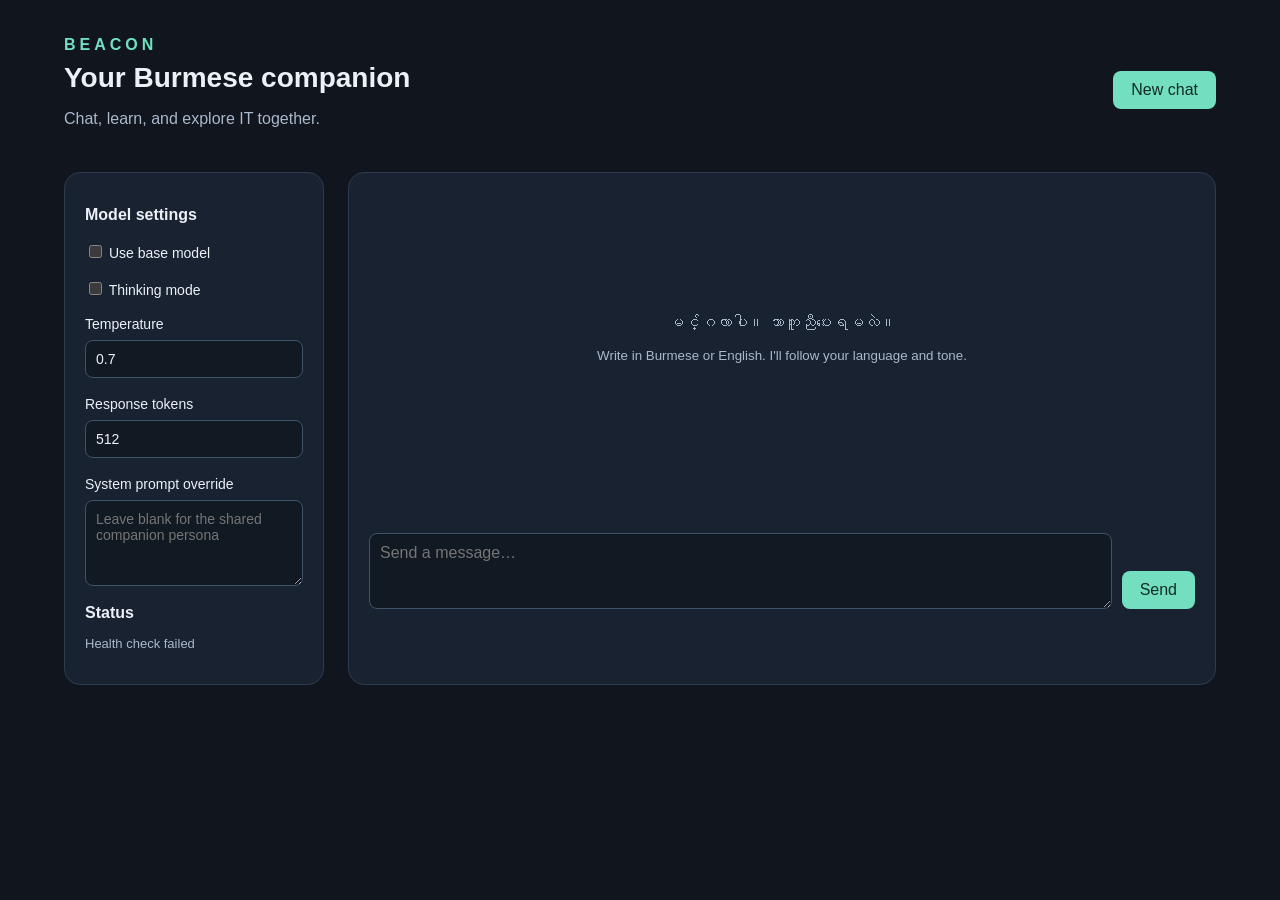
==== frontend/index.html @ da017108 "Prepare model-only API and frontend development handoff" ====
<!doctype html>
<html lang="en"><head><meta charset="utf-8"><meta name="viewport" content="width=device-width, initial-scale=1"><title>BEACON · Burmese companion</title><link rel="stylesheet" href="style.css"></head>
<body><main><header><div><span class="eyebrow">BEACON</span><h1>Your Burmese companion</h1><p>Chat, learn, and explore IT together.</p></div><button id="clear">New chat</button></header>
<div class="layout"><aside><h2>Model settings</h2><label><input id="base" type="checkbox"> Use base model</label><label><input id="think" type="checkbox"> Thinking mode</label>
<label>Temperature <input id="temperature" type="number" min="0" max="2" step="0.1" value="0.7"></label><label>Response tokens <input id="tokens" type="number" min="16" max="2048" value="512"></label>
<label>System prompt override <textarea id="system" rows="4" placeholder="Leave blank for the shared companion persona"></textarea></label><h2>Status</h2><p id="health">Checking model…</p><p id="metrics"></p></aside>
<section class="chat"><div id="messages" aria-live="polite"><p class="welcome">မင်္ဂလာပါ။ ဘာကူညီပေးရမလဲ။<br><small>Write in Burmese or English. I'll follow your language and tone.</small></p></div>
<form id="form"><textarea id="prompt" rows="3" placeholder="Send a message…" required maxlength="32000" aria-label="Message"></textarea><button id="send" type="submit">Send</button><button id="stop" type="button" hidden>Stop</button></form><p id="error" role="alert"></p></section></div></main><script src="stream.js"></script><script src="app.js"></script></body></html>
---- frontend/style.css ----
:root { color-scheme: dark; font-family: 'Myanmar Text', 'Segoe UI', sans-serif; background: #10151e; color: #ecf1f8; }
* { box-sizing: border-box; } body { margin: 0; } main { max-width: 1200px; margin: auto; padding: 36px 24px; }
header { display: flex; justify-content: space-between; align-items: center; margin-bottom: 28px; } h1 { font-size: 28px; margin: 8px 0; } h2 { font-size: 16px; } p, small { color: #aab8cb; } .eyebrow { color: #73dfc0; letter-spacing: 4px; font-weight: bold; }
.layout { display: grid; grid-template-columns: 260px 1fr; gap: 24px; } aside, .chat { background: #192230; border: 1px solid #2e3b4f; border-radius: 16px; padding: 20px; } label { display: block; margin: 18px 0; font-size: 14px; } label input[type=number], label textarea { display: block; width: 100%; margin-top: 8px; }
input, textarea, button { font: inherit; } input[type=number], textarea { background: #111923; color: #ecf1f8; border: 1px solid #40516a; border-radius: 8px; padding: 10px; } textarea { resize: vertical; } button { background: #73dfc0; color: #102b24; border: 0; border-radius: 8px; padding: 10px 18px; cursor: pointer; } button:disabled { opacity: .5; cursor: wait; } #stop { background: #f1b88c; }
#messages { min-height: 340px; max-height: 60vh; overflow-y: auto; padding: 8px; } article { white-space: pre-wrap; overflow-wrap: anywhere; padding: 16px; margin-bottom: 16px; border-radius: 12px; line-height: 1.8; } article.user { background: #2a3e52; margin-left: 35px; } article.assistant { background: #111923; margin-right: 35px; } .welcome { text-align: center; padding-top: 90px; line-height: 2; } form { display: flex; align-items: flex-end; gap: 10px; } #prompt { flex: 1; min-width: 0; } #error { color: #ffc0b0; font-size: 13px; } #health, #metrics { white-space: pre-line; font-size: 13px; }
@media(max-width: 700px) { main { padding: 20px 12px; } .layout { grid-template-columns: 1fr; } aside { order: 2; } header { gap: 15px; } h1 { font-size: 23px; } .chat { padding: 12px; } }
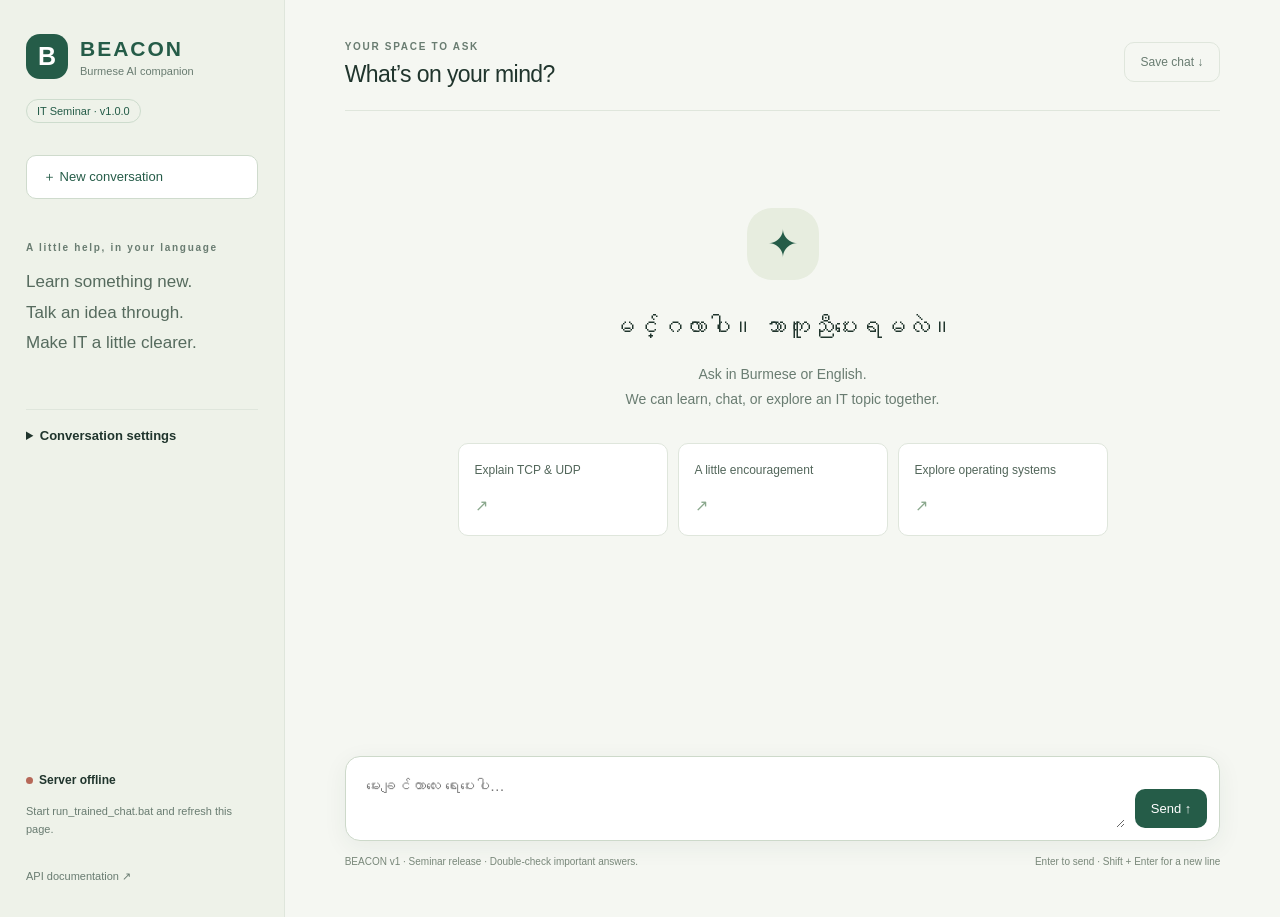
==== commit c9f0a326: "Build BEACON v1 seminar release with frozen adapter and polished chat" ====
--- a/frontend/index.html
+++ b/frontend/index.html
@@ -1,8 +1,12 @@
 <!doctype html>
-<html lang="en"><head><meta charset="utf-8"><meta name="viewport" content="width=device-width, initial-scale=1"><title>BEACON · Burmese companion</title><link rel="stylesheet" href="style.css"></head>
-<body><main><header><div><span class="eyebrow">BEACON</span><h1>Your Burmese companion</h1><p>Chat, learn, and explore IT together.</p></div><button id="clear">New chat</button></header>
-<div class="layout"><aside><h2>Model settings</h2><label><input id="base" type="checkbox"> Use base model</label><label><input id="think" type="checkbox"> Thinking mode</label>
-<label>Temperature <input id="temperature" type="number" min="0" max="2" step="0.1" value="0.7"></label><label>Response tokens <input id="tokens" type="number" min="16" max="2048" value="512"></label>
-<label>System prompt override <textarea id="system" rows="4" placeholder="Leave blank for the shared companion persona"></textarea></label><h2>Status</h2><p id="health">Checking model…</p><p id="metrics"></p></aside>
-<section class="chat"><div id="messages" aria-live="polite"><p class="welcome">မင်္ဂလာပါ။ ဘာကူညီပေးရမလဲ။<br><small>Write in Burmese or English. I'll follow your language and tone.</small></p></div>
-<form id="form"><textarea id="prompt" rows="3" placeholder="Send a message…" required maxlength="32000" aria-label="Message"></textarea><button id="send" type="submit">Send</button><button id="stop" type="button" hidden>Stop</button></form><p id="error" role="alert"></p></section></div></main><script src="stream.js"></script><script src="app.js"></script></body></html>
+<html lang="en"><head><meta charset="utf-8"><meta name="viewport" content="width=device-width,initial-scale=1"><meta name="theme-color" content="#f5f7f2"><meta name="description" content="BEACON — a local Burmese AI companion for learning and IT discussion."><title>BEACON — IT Seminar v1</title><link rel="icon" href="favicon.svg" type="image/svg+xml"><link rel="stylesheet" href="style.css"></head>
+<body><main><aside class="sidebar">
+<a class="brand" href="/" aria-label="BEACON home"><span class="brand-mark" aria-hidden="true">B</span><span>BEACON<small>Burmese AI companion</small></span></a>
+<div class="release-tag" id="version">IT Seminar · v1.0.0</div><button id="clear" class="new-chat">＋ New conversation</button>
+<div class="sidebar-note"><span class="eyebrow">A little help, in your language</span><p>Learn something new.<br>Talk an idea through.<br>Make IT a little clearer.</p></div>
+<details class="settings"><summary>Conversation settings</summary><label><input id="base" type="checkbox"> Compare with base model</label><label><input id="think" type="checkbox"> Thinking mode <small>Replies may take longer</small></label><label for="temperature">Temperature</label><input id="temperature" type="number" min="0" max="2" step="0.1" value="0.7"><label for="tokens">Response token limit</label><input id="tokens" type="number" min="16" max="2048" value="512"><label for="system">Custom instructions</label><textarea id="system" rows="4" placeholder="Optional. Leave blank for BEACON's companion instructions."></textarea></details>
+<div class="model-status"><span class="status-dot" id="status-dot"></span><strong id="status-label">Connecting…</strong><p id="health">Checking the local model</p><p id="metrics"></p></div><a class="docs-link" href="/docs" target="_blank" rel="noopener">API documentation ↗</a></aside>
+<section class="workspace"><header><div><span class="eyebrow">YOUR SPACE TO ASK</span><h1>What’s on your mind?</h1></div><button id="export" class="quiet">Save chat ↓</button></header>
+<section class="chat" aria-label="Conversation"><div id="messages" role="log" aria-live="polite" aria-relevant="additions"><div class="welcome"><span class="welcome-mark" aria-hidden="true">✦</span><h2 lang="my">မင်္ဂလာပါ။ ဘာကူညီပေးရမလဲ။</h2><p>Ask in Burmese or English.<br>We can learn, chat, or explore an IT topic together.</p><div class="suggestions"><button data-prompt="TCP နဲ့ UDP ဘာကွာလဲ။">Explain TCP &amp; UDP <span>↗</span></button><button data-prompt="အားပေးစကားလေး ပြောပေးပါ။">A little encouragement <span>↗</span></button><button data-prompt="What is a process in an operating system?">Explore operating systems <span>↗</span></button></div></div></div>
+<div class="composer-wrap"><p id="activity" role="status"></p><form id="form"><label class="sr-only" for="prompt">Your message</label><textarea id="prompt" rows="2" placeholder="မေးချင်တာလေး ရေးပေးပါ…" required maxlength="32000"></textarea><button id="send" type="submit" aria-label="Send message">Send ↑</button><button id="stop" type="button" hidden>Stop ■</button></form><p id="error" role="alert"></p><p class="footnote">BEACON v1 · Seminar release · Double-check important answers.<span>Enter to send · Shift + Enter for a new line</span></p></div></section></section>
+</main><script src="stream.js"></script><script src="app.js"></script></body></html>
--- a/frontend/style.css
+++ b/frontend/style.css
@@ -1,7 +1 @@
- :root { color-scheme: dark; font-family: 'Myanmar Text', 'Segoe UI', sans-serif; background: #10151e; color: #ecf1f8; }
-* { box-sizing: border-box; } body { margin: 0; } main { max-width: 1200px; margin: auto; padding: 36px 24px; }
-header { display: flex; justify-content: space-between; align-items: center; margin-bottom: 28px; } h1 { font-size: 28px; margin: 8px 0; } h2 { font-size: 16px; } p, small { color: #aab8cb; } .eyebrow { color: #73dfc0; letter-spacing: 4px; font-weight: bold; }
-.layout { display: grid; grid-template-columns: 260px 1fr; gap: 24px; } aside, .chat { background: #192230; border: 1px solid #2e3b4f; border-radius: 16px; padding: 20px; } label { display: block; margin: 18px 0; font-size: 14px; } label input[type=number], label textarea { display: block; width: 100%; margin-top: 8px; }
-input, textarea, button { font: inherit; } input[type=number], textarea { background: #111923; color: #ecf1f8; border: 1px solid #40516a; border-radius: 8px; padding: 10px; } textarea { resize: vertical; } button { background: #73dfc0; color: #102b24; border: 0; border-radius: 8px; padding: 10px 18px; cursor: pointer; } button:disabled { opacity: .5; cursor: wait; } #stop { background: #f1b88c; }
-#messages { min-height: 340px; max-height: 60vh; overflow-y: auto; padding: 8px; } article { white-space: pre-wrap; overflow-wrap: anywhere; padding: 16px; margin-bottom: 16px; border-radius: 12px; line-height: 1.8; } article.user { background: #2a3e52; margin-left: 35px; } article.assistant { background: #111923; margin-right: 35px; } .welcome { text-align: center; padding-top: 90px; line-height: 2; } form { display: flex; align-items: flex-end; gap: 10px; } #prompt { flex: 1; min-width: 0; } #error { color: #ffc0b0; font-size: 13px; } #health, #metrics { white-space: pre-line; font-size: 13px; }
-@media(max-width: 700px) { main { padding: 20px 12px; } .layout { grid-template-columns: 1fr; } aside { order: 2; } header { gap: 15px; } h1 { font-size: 23px; } .chat { padding: 12px; } }+:root{font-family:'Segoe UI','Myanmar Text',sans-serif;color:#20352d;background:#f5f7f2;font-synthesis:none;--accent:#255c48;--muted:#697c71;--border:#dfe6dc}*{box-sizing:border-box}body{margin:0}main{display:grid;grid-template-columns:285px 1fr;min-height:100dvh;max-width:1600px;margin:auto}.sidebar{padding:34px 26px;background:#eef2e9;border-right:1px solid var(--border);display:flex;flex-direction:column;gap:20px}.brand{display:flex;gap:12px;align-items:center;text-decoration:none;color:var(--accent);font-weight:750;letter-spacing:2px;font-size:21px}.brand-mark{display:grid;place-items:center;width:42px;height:45px;background:var(--accent);color:#fff;border-radius:14px;font-size:25px;letter-spacing:0}.brand small{display:block;font-size:11px;font-weight:400;letter-spacing:0;margin-top:4px;color:var(--muted)}.release-tag{font-size:11px;color:var(--accent);border:1px solid #cddccd;border-radius:20px;padding:5px 10px;align-self:flex-start}.new-chat{margin-top:12px;width:100%;background:#fff;border:1px solid #cfdbcd;color:var(--accent);text-align:left}.sidebar-note{padding:18px 0}.eyebrow{font-size:10px;letter-spacing:1.7px;font-weight:700;color:var(--muted)}.sidebar-note p{font-size:17px;line-height:1.8;margin:12px 0;color:#566b5e}.settings{border-top:1px solid var(--border);padding-top:18px;font-size:13px}.settings summary{cursor:pointer;font-weight:600}.settings label{display:block;margin:16px 0 5px}.settings small{display:block;color:var(--muted);font-size:11px;margin-left:21px}.settings input[type=number],.settings textarea{width:100%;padding:8px;border:1px solid #cbd8cb;border-radius:8px;background:#f9fbf6;color:#20352d}.model-status{margin-top:auto;padding-top:25px;font-size:12px;line-height:1.7}.status-dot{display:inline-block;width:7px;height:7px;border-radius:50%;background:#bdb681;margin-right:6px}.status-dot.online{background:#3e8663}.status-dot.offline{background:#b66858}#health,#metrics{white-space:pre-line;color:var(--muted);font-size:11px}.docs-link{color:var(--muted);font-size:11px;text-decoration:none}.workspace{padding:36px 6%;min-width:0;display:flex;flex-direction:column}header{display:flex;justify-content:space-between;align-items:center;gap:15px;border-bottom:1px solid var(--border);padding-bottom:22px}h1{font-size:23px;font-weight:500;letter-spacing:-.6px;margin:7px 0 0}button,input,textarea{font:inherit}button{cursor:pointer;background:var(--accent);color:#fff;border:0;border-radius:10px;padding:12px 16px;font-size:13px}button:hover{filter:brightness(.94)}button:disabled{opacity:.5;cursor:default}.quiet{color:var(--muted);background:transparent;border:1px solid var(--border);font-size:12px}.chat{display:flex;flex-direction:column;flex:1;min-height:0}#messages{height:calc(100dvh - 290px);min-height:350px;overflow:auto;scroll-behavior:smooth;padding:25px 0}.welcome{text-align:center;max-width:650px;margin:clamp(20px,8vh,100px) auto 30px}.welcome-mark{display:inline-grid;place-items:center;font-size:38px;color:var(--accent);width:72px;height:72px;background:#e7eddf;border-radius:25px}.welcome h2{font-weight:500;font-size:24px;line-height:1.8;margin:25px 0 8px}.welcome p{color:var(--muted);font-size:14px;line-height:1.8}.suggestions{display:grid;grid-template-columns:repeat(3,1fr);gap:10px;margin:30px 0}.suggestions button{background:#fff;text-align:left;color:#52665a;border:1px solid var(--border);font-size:12px;line-height:1.7;padding:16px}.suggestions span{display:block;color:#8aa88d;margin-top:12px;font-size:16px}.message{max-width:90%;margin-bottom:26px;overflow-wrap:anywhere}.message.user{margin-left:auto;max-width:80%}.message-meta{display:flex;align-items:center;gap:12px;color:var(--muted);font-size:10px;margin-bottom:8px;letter-spacing:.4px}.message.user .message-meta{justify-content:flex-end}.message-body{white-space:pre-wrap;line-height:1.95;font-size:15px;padding:18px 22px;background:#fff;border:1px solid var(--border);border-radius:16px}.user .message-body{background:#e7eddf;border-color:#e0e7d6}.copy{font-size:10px;background:transparent;color:var(--muted);padding:0;border-radius:0}.partial .message-body{border-style:dashed}.composer-wrap{padding-top:10px}#activity{font-size:12px;color:var(--muted);min-height:18px;margin:0 0 7px}form{display:flex;align-items:flex-end;gap:10px;background:#fff;border:1px solid #cdd9ca;border-radius:15px;padding:12px;box-shadow:0 6px 25px #223c2810}#prompt{flex:1;min-width:0;resize:vertical;max-height:200px;border:0;outline:none;background:transparent;color:#20352d;padding:4px 8px;font-size:15px;line-height:1.7}#stop{background:#e4d5c2;color:#654c33}#error{color:#a54032;font-size:12px;line-height:1.7}.footnote{font-size:10px;color:#788779;line-height:1.8;display:flex;justify-content:space-between;gap:10px}.sr-only{position:absolute;width:1px;height:1px;padding:0;margin:-1px;overflow:hidden;clip:rect(0,0,0,0);white-space:nowrap;border:0}:focus-visible{outline:2px solid #3b8061;outline-offset:4px}[hidden]{display:none!important}@media(max-width:900px){main{grid-template-columns:230px 1fr}.sidebar{padding:25px 18px}.workspace{padding:28px 5%}.suggestions{grid-template-columns:1fr}.suggestions span{float:right;margin:0}.welcome{margin-top:30px}.sidebar-note{display:none}}@media(max-width:650px){main{display:flex;flex-direction:column}.sidebar{border-right:0;border-bottom:1px solid var(--border);padding:18px;display:grid;grid-template-columns:1fr auto;gap:12px}.brand{font-size:18px}.brand-mark{width:34px;height:36px}.release-tag{justify-self:end;align-self:center}.new-chat{margin:0}.model-status{margin:0;padding:0;align-self:center}#health,#metrics,.docs-link{display:none}.settings{grid-column:1/-1;padding-top:12px}.workspace{padding:20px 18px}header{padding-bottom:16px}h1{font-size:20px}.welcome h2{font-size:21px}#messages{height:55dvh;min-height:300px}.message{max-width:100%}.message.user{max-width:90%}.message-body{padding:14px 17px}.footnote{display:block}.footnote span{display:none}.suggestions{margin:20px 0}.welcome{margin:15px auto}.quiet{padding:8px;white-space:nowrap}}@media(prefers-reduced-motion:reduce){#messages{scroll-behavior:auto}}
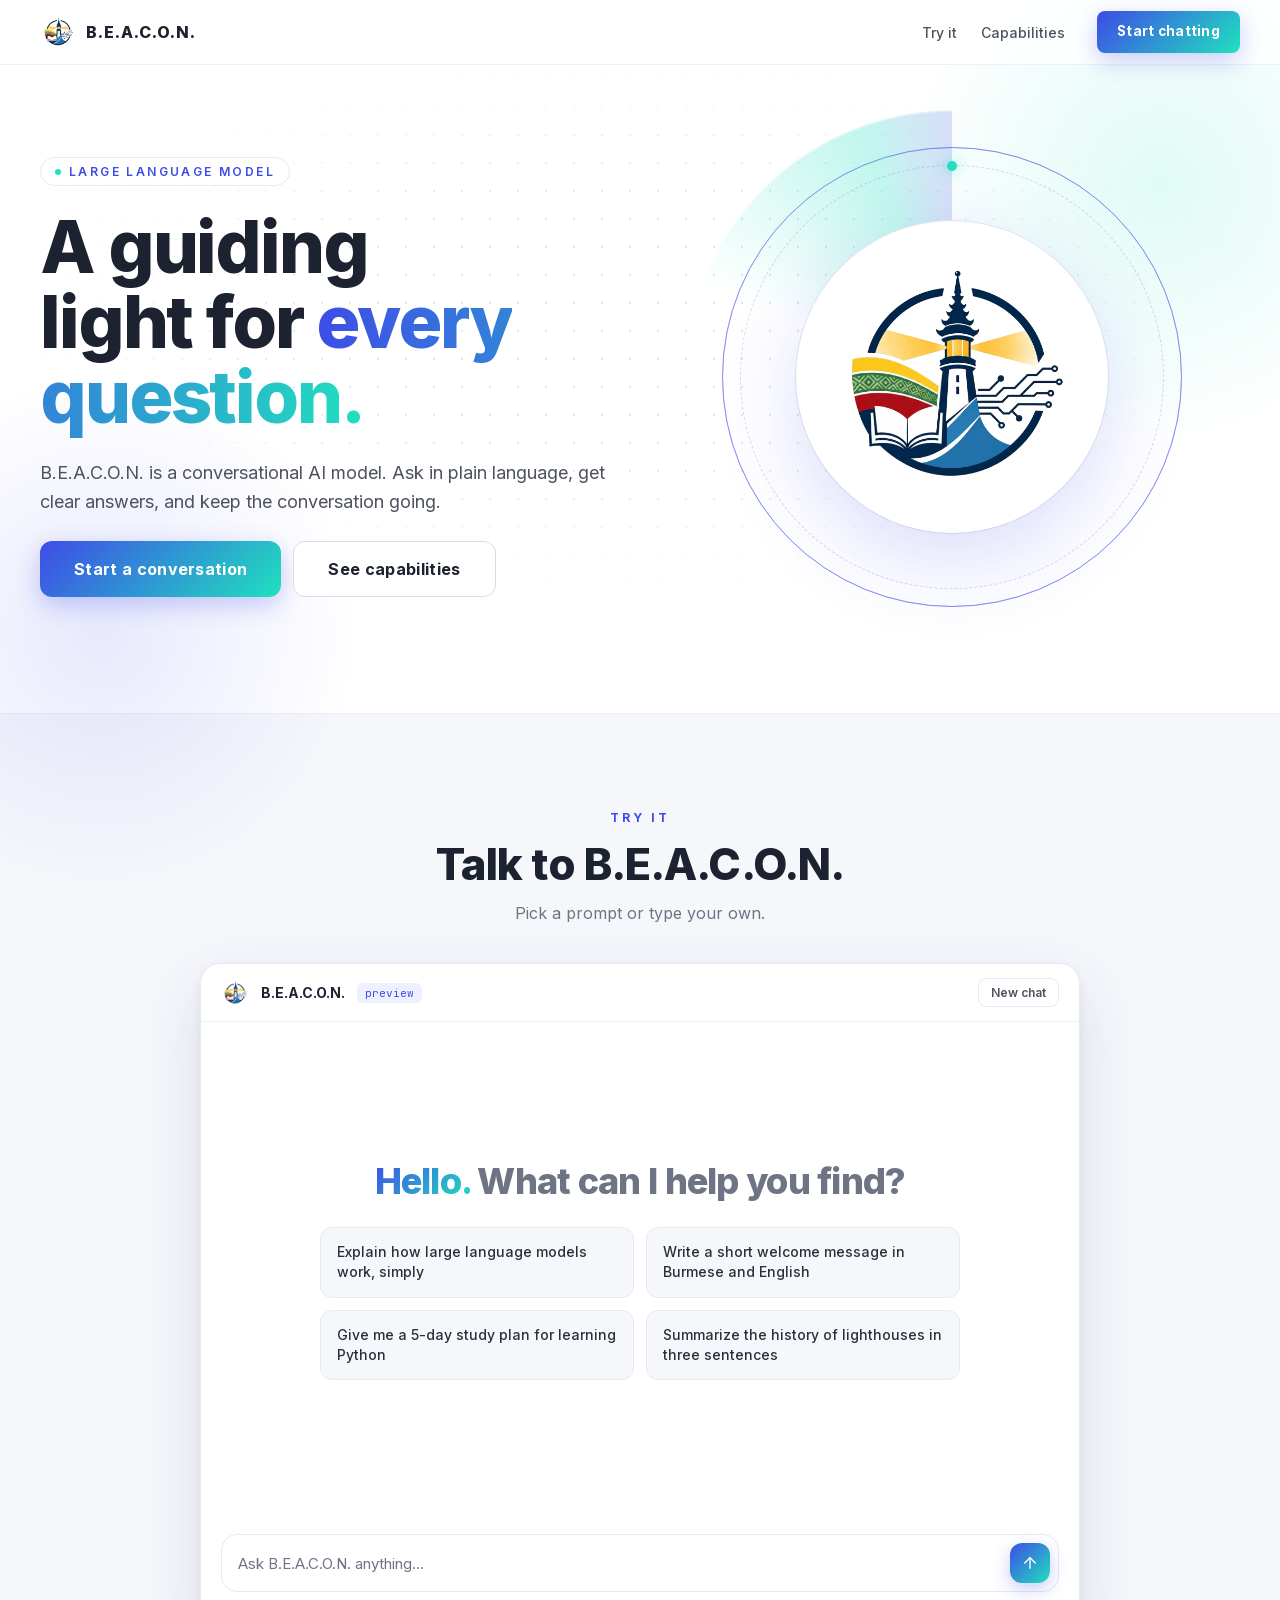
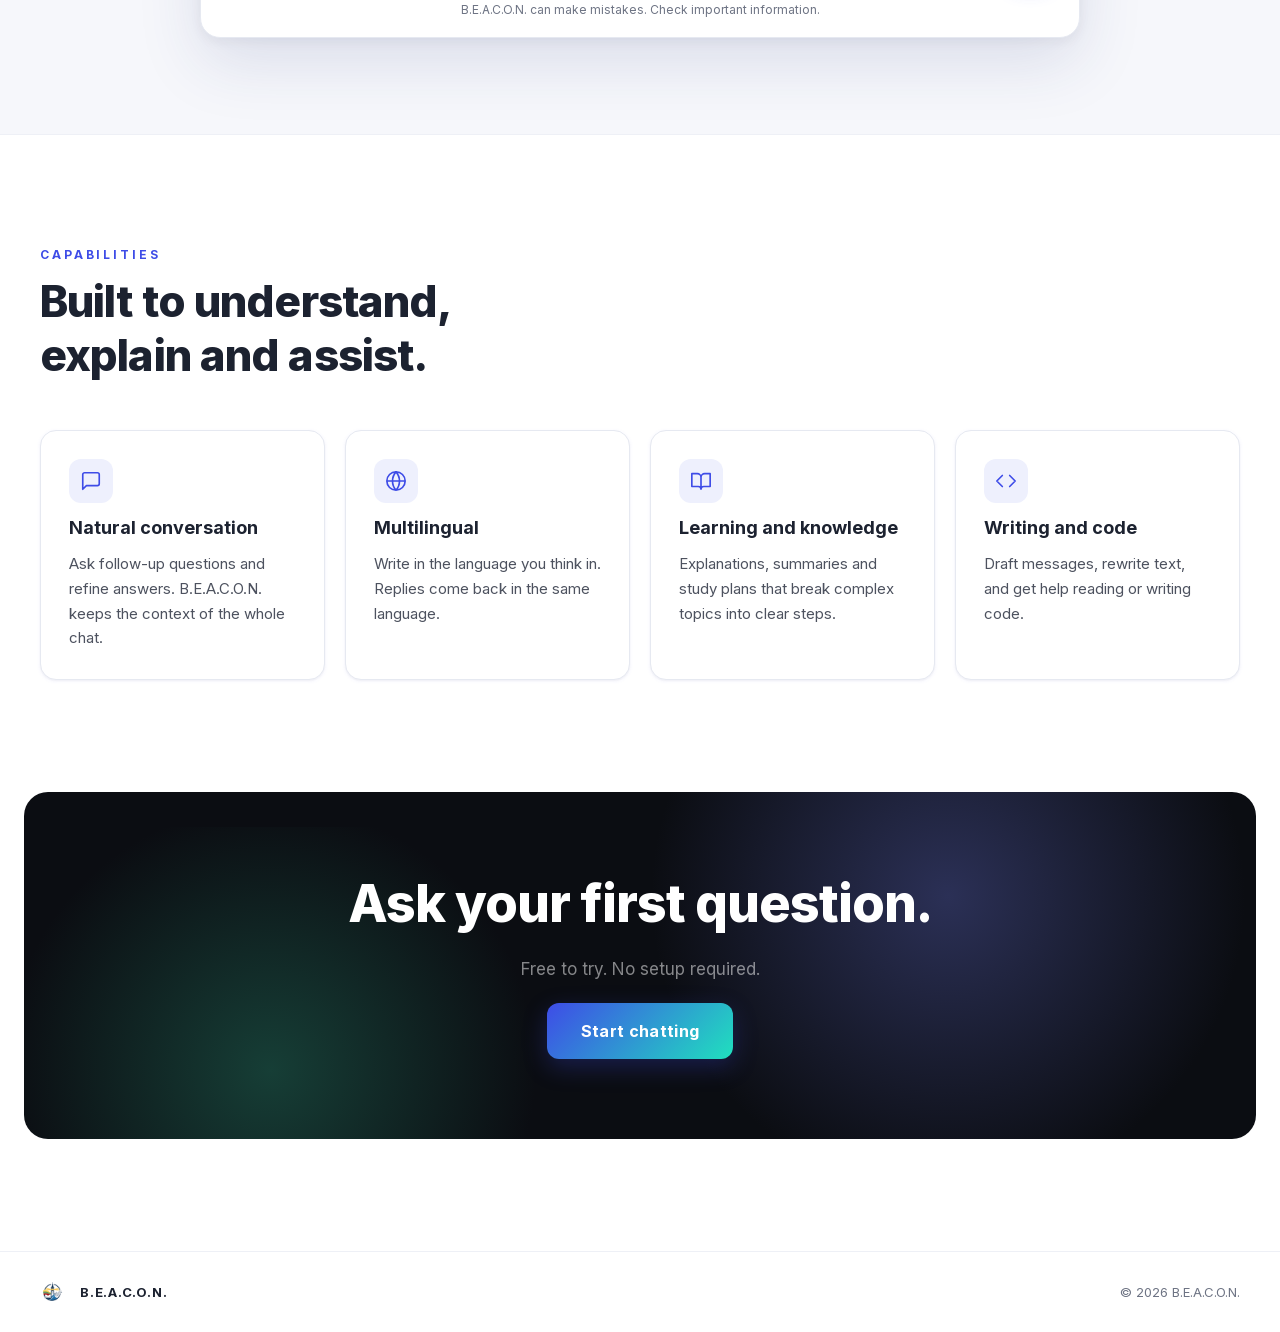
==== commit 62d1e9b4: "Redesign frontend as BEACON landing page with separate chat page - index.html: landing page matching" ====
--- a/frontend/index.html
+++ b/frontend/index.html
@@ -1,12 +1,69 @@
 <!doctype html>
-<html lang="en"><head><meta charset="utf-8"><meta name="viewport" content="width=device-width,initial-scale=1"><meta name="theme-color" content="#f5f7f2"><meta name="description" content="BEACON — a local Burmese AI companion for learning and IT discussion."><title>BEACON — IT Seminar v1</title><link rel="icon" href="favicon.svg" type="image/svg+xml"><link rel="stylesheet" href="style.css"></head>
-<body><main><aside class="sidebar">
-<a class="brand" href="/" aria-label="BEACON home"><span class="brand-mark" aria-hidden="true">B</span><span>BEACON<small>Burmese AI companion</small></span></a>
-<div class="release-tag" id="version">IT Seminar · v1.0.0</div><button id="clear" class="new-chat">＋ New conversation</button>
-<div class="sidebar-note"><span class="eyebrow">A little help, in your language</span><p>Learn something new.<br>Talk an idea through.<br>Make IT a little clearer.</p></div>
-<details class="settings"><summary>Conversation settings</summary><label><input id="base" type="checkbox"> Compare with base model</label><label><input id="think" type="checkbox"> Thinking mode <small>Replies may take longer</small></label><label for="temperature">Temperature</label><input id="temperature" type="number" min="0" max="2" step="0.1" value="0.7"><label for="tokens">Response token limit</label><input id="tokens" type="number" min="16" max="2048" value="512"><label for="system">Custom instructions</label><textarea id="system" rows="4" placeholder="Optional. Leave blank for BEACON's companion instructions."></textarea></details>
-<div class="model-status"><span class="status-dot" id="status-dot"></span><strong id="status-label">Connecting…</strong><p id="health">Checking the local model</p><p id="metrics"></p></div><a class="docs-link" href="/docs" target="_blank" rel="noopener">API documentation ↗</a></aside>
-<section class="workspace"><header><div><span class="eyebrow">YOUR SPACE TO ASK</span><h1>What’s on your mind?</h1></div><button id="export" class="quiet">Save chat ↓</button></header>
-<section class="chat" aria-label="Conversation"><div id="messages" role="log" aria-live="polite" aria-relevant="additions"><div class="welcome"><span class="welcome-mark" aria-hidden="true">✦</span><h2 lang="my">မင်္ဂလာပါ။ ဘာကူညီပေးရမလဲ။</h2><p>Ask in Burmese or English.<br>We can learn, chat, or explore an IT topic together.</p><div class="suggestions"><button data-prompt="TCP နဲ့ UDP ဘာကွာလဲ။">Explain TCP &amp; UDP <span>↗</span></button><button data-prompt="အားပေးစကားလေး ပြောပေးပါ။">A little encouragement <span>↗</span></button><button data-prompt="What is a process in an operating system?">Explore operating systems <span>↗</span></button></div></div></div>
-<div class="composer-wrap"><p id="activity" role="status"></p><form id="form"><label class="sr-only" for="prompt">Your message</label><textarea id="prompt" rows="2" placeholder="မေးချင်တာလေး ရေးပေးပါ…" required maxlength="32000"></textarea><button id="send" type="submit" aria-label="Send message">Send ↑</button><button id="stop" type="button" hidden>Stop ■</button></form><p id="error" role="alert"></p><p class="footnote">BEACON v1 · Seminar release · Double-check important answers.<span>Enter to send · Shift + Enter for a new line</span></p></div></section></section>
-</main><script src="stream.js"></script><script src="app.js"></script></body></html>
+<html lang="en"><head><meta charset="utf-8"><meta name="viewport" content="width=device-width, initial-scale=1"><meta name="theme-color" content="#ffffff"><meta name="description" content="B.E.A.C.O.N. — a conversational AI model. Ask in plain language, get clear answers."><title>B.E.A.C.O.N.</title><link rel="icon" href="favicon.svg" type="image/svg+xml"><link rel="stylesheet" href="style.css"></head>
+<body>
+<div class="page">
+
+ <header class="site-header"><div class="header-inner">
+  <a class="brand" href="#top"><img src="beacon-logo.png" alt="B.E.A.C.O.N. logo" width="36" height="36"><span>B.E.A.C.O.N.</span></a>
+  <nav><a href="#chat">Try it</a><a href="#capabilities">Capabilities</a></nav>
+  <a class="btn btn-primary btn-sm" href="chat.html">Start chatting</a>
+ </div></header>
+
+ <section id="top" class="hero">
+  <div class="hero-dots" aria-hidden="true"></div><div class="hero-glow teal" aria-hidden="true"></div><div class="hero-glow blue" aria-hidden="true"></div>
+  <div class="hero-grid">
+   <div class="hero-copy" data-reveal>
+    <div class="pill"><span></span>Large Language Model</div>
+    <h1>A guiding light for <span class="shimmer">every question.</span></h1>
+    <p>B.E.A.C.O.N. is a conversational AI model. Ask in plain language, get clear answers, and keep the conversation going.</p>
+    <div class="hero-actions"><a class="btn btn-primary btn-lg" href="chat.html">Start a conversation</a><a class="btn btn-secondary btn-lg" href="#capabilities">See capabilities</a></div>
+   </div>
+   <div class="hero-visual"><div class="beacon" aria-hidden="true">
+    <div class="ring"></div><div class="ring"></div><div class="ring"></div><div class="sweep"></div>
+    <div class="orbit"><span></span></div>
+    <div class="plate"><img src="beacon-logo.png" alt=""></div>
+   </div></div>
+  </div>
+ </section>
+
+ <section id="chat" class="chat-section"><div class="chat-inner">
+  <div class="section-head center" data-reveal><div class="kicker">Try it</div><h2>Talk to B.E.A.C.O.N.</h2><p>Pick a prompt or type your own.</p></div>
+  <div class="chat-card demo" data-reveal>
+   <div class="chat-top"><img src="beacon-logo.png" alt="" width="28" height="28"><div class="chat-name">B.E.A.C.O.N.</div><div class="chat-badge">preview</div><a class="new-chat" href="chat.html">New chat</a></div>
+   <div class="demo-log"><div class="welcome">
+    <div class="welcome-title"><span class="gradient-text">Hello.</span><span class="muted"> What can I help you find?</span></div>
+    <div class="suggestions">
+     <a href="chat.html?q=Explain%20how%20large%20language%20models%20work%2C%20simply">Explain how large language models work, simply</a>
+     <a href="chat.html?q=Write%20a%20short%20welcome%20message%20in%20Burmese%20and%20English">Write a short welcome message in Burmese and English</a>
+     <a href="chat.html?q=Give%20me%20a%205-day%20study%20plan%20for%20learning%20Python">Give me a 5-day study plan for learning Python</a>
+     <a href="chat.html?q=Summarize%20the%20history%20of%20lighthouses%20in%20three%20sentences">Summarize the history of lighthouses in three sentences</a>
+    </div>
+   </div></div>
+   <div class="composer-wrap">
+    <form class="composer" action="chat.html" method="get"><label class="sr-only" for="demo-prompt">Your message</label><textarea id="demo-prompt" name="q" rows="1" placeholder="Ask B.E.A.C.O.N. anything…" maxlength="32000"></textarea>
+     <button class="send" type="submit" aria-label="Open chat"><svg width="18" height="18" viewBox="0 0 24 24" fill="none" stroke="currentColor" stroke-width="1.8" stroke-linecap="round" stroke-linejoin="round"><path d="M12 19V5"></path><path d="m5 12 7-7 7 7"></path></svg></button>
+    </form>
+    <div class="disclaimer">B.E.A.C.O.N. can make mistakes. Check important information.</div>
+   </div>
+  </div>
+ </div></section>
+
+ <section id="capabilities" class="capabilities"><div class="cap-inner">
+  <div class="section-head" data-reveal><div class="kicker">Capabilities</div><h2>Built to understand, explain and assist.</h2></div>
+  <div class="features">
+   <div class="feature" data-reveal><div class="feature-icon"><svg width="22" height="22" viewBox="0 0 24 24" fill="none" stroke="currentColor" stroke-width="1.8" stroke-linecap="round" stroke-linejoin="round"><path d="M21 15a2 2 0 0 1-2 2H7l-4 4V5a2 2 0 0 1 2-2h14a2 2 0 0 1 2 2z"></path></svg></div><div class="feature-title">Natural conversation</div><div class="feature-body">Ask follow-up questions and refine answers. B.E.A.C.O.N. keeps the context of the whole chat.</div></div>
+   <div class="feature" data-reveal><div class="feature-icon"><svg width="22" height="22" viewBox="0 0 24 24" fill="none" stroke="currentColor" stroke-width="1.8" stroke-linecap="round" stroke-linejoin="round"><path d="M12 2a10 10 0 1 0 0 20 10 10 0 0 0 0-20zM2 12h20M12 2a15 15 0 0 1 0 20M12 2a15 15 0 0 0 0 20"></path></svg></div><div class="feature-title">Multilingual</div><div class="feature-body">Write in the language you think in. Replies come back in the same language.</div></div>
+   <div class="feature" data-reveal><div class="feature-icon"><svg width="22" height="22" viewBox="0 0 24 24" fill="none" stroke="currentColor" stroke-width="1.8" stroke-linecap="round" stroke-linejoin="round"><path d="M2 4h6a4 4 0 0 1 4 4v13a3 3 0 0 0-3-3H2zM22 4h-6a4 4 0 0 0-4 4v13a3 3 0 0 1 3-3h7z"></path></svg></div><div class="feature-title">Learning and knowledge</div><div class="feature-body">Explanations, summaries and study plans that break complex topics into clear steps.</div></div>
+   <div class="feature" data-reveal><div class="feature-icon"><svg width="22" height="22" viewBox="0 0 24 24" fill="none" stroke="currentColor" stroke-width="1.8" stroke-linecap="round" stroke-linejoin="round"><path d="m16 18 6-6-6-6M8 6l-6 6 6 6"></path></svg></div><div class="feature-title">Writing and code</div><div class="feature-body">Draft messages, rewrite text, and get help reading or writing code.</div></div>
+  </div>
+ </div></section>
+
+ <section class="cta-wrap"><div class="cta" data-reveal>
+  <div class="cta-glow indigo" aria-hidden="true"></div><div class="cta-glow teal" aria-hidden="true"></div>
+  <h2>Ask your first question.</h2><p>Free to try. No setup required.</p>
+  <a class="btn btn-primary btn-lg" href="chat.html">Start chatting</a>
+ </div></section>
+
+ <footer class="site-footer"><div class="footer-inner"><img src="beacon-logo.png" alt="" width="24" height="24"><span class="footer-brand">B.E.A.C.O.N.</span><span class="footer-copy">© 2026 B.E.A.C.O.N.</span></div></footer>
+</div>
+<script src="landing.js"></script></body></html>
--- a/frontend/style.css
+++ b/frontend/style.css
@@ -1 +1,166 @@
-:root{font-family:'Segoe UI','Myanmar Text',sans-serif;color:#20352d;background:#f5f7f2;font-synthesis:none;--accent:#255c48;--muted:#697c71;--border:#dfe6dc}*{box-sizing:border-box}body{margin:0}main{display:grid;grid-template-columns:285px 1fr;min-height:100dvh;max-width:1600px;margin:auto}.sidebar{padding:34px 26px;background:#eef2e9;border-right:1px solid var(--border);display:flex;flex-direction:column;gap:20px}.brand{display:flex;gap:12px;align-items:center;text-decoration:none;color:var(--accent);font-weight:750;letter-spacing:2px;font-size:21px}.brand-mark{display:grid;place-items:center;width:42px;height:45px;background:var(--accent);color:#fff;border-radius:14px;font-size:25px;letter-spacing:0}.brand small{display:block;font-size:11px;font-weight:400;letter-spacing:0;margin-top:4px;color:var(--muted)}.release-tag{font-size:11px;color:var(--accent);border:1px solid #cddccd;border-radius:20px;padding:5px 10px;align-self:flex-start}.new-chat{margin-top:12px;width:100%;background:#fff;border:1px solid #cfdbcd;color:var(--accent);text-align:left}.sidebar-note{padding:18px 0}.eyebrow{font-size:10px;letter-spacing:1.7px;font-weight:700;color:var(--muted)}.sidebar-note p{font-size:17px;line-height:1.8;margin:12px 0;color:#566b5e}.settings{border-top:1px solid var(--border);padding-top:18px;font-size:13px}.settings summary{cursor:pointer;font-weight:600}.settings label{display:block;margin:16px 0 5px}.settings small{display:block;color:var(--muted);font-size:11px;margin-left:21px}.settings input[type=number],.settings textarea{width:100%;padding:8px;border:1px solid #cbd8cb;border-radius:8px;background:#f9fbf6;color:#20352d}.model-status{margin-top:auto;padding-top:25px;font-size:12px;line-height:1.7}.status-dot{display:inline-block;width:7px;height:7px;border-radius:50%;background:#bdb681;margin-right:6px}.status-dot.online{background:#3e8663}.status-dot.offline{background:#b66858}#health,#metrics{white-space:pre-line;color:var(--muted);font-size:11px}.docs-link{color:var(--muted);font-size:11px;text-decoration:none}.workspace{padding:36px 6%;min-width:0;display:flex;flex-direction:column}header{display:flex;justify-content:space-between;align-items:center;gap:15px;border-bottom:1px solid var(--border);padding-bottom:22px}h1{font-size:23px;font-weight:500;letter-spacing:-.6px;margin:7px 0 0}button,input,textarea{font:inherit}button{cursor:pointer;background:var(--accent);color:#fff;border:0;border-radius:10px;padding:12px 16px;font-size:13px}button:hover{filter:brightness(.94)}button:disabled{opacity:.5;cursor:default}.quiet{color:var(--muted);background:transparent;border:1px solid var(--border);font-size:12px}.chat{display:flex;flex-direction:column;flex:1;min-height:0}#messages{height:calc(100dvh - 290px);min-height:350px;overflow:auto;scroll-behavior:smooth;padding:25px 0}.welcome{text-align:center;max-width:650px;margin:clamp(20px,8vh,100px) auto 30px}.welcome-mark{display:inline-grid;place-items:center;font-size:38px;color:var(--accent);width:72px;height:72px;background:#e7eddf;border-radius:25px}.welcome h2{font-weight:500;font-size:24px;line-height:1.8;margin:25px 0 8px}.welcome p{color:var(--muted);font-size:14px;line-height:1.8}.suggestions{display:grid;grid-template-columns:repeat(3,1fr);gap:10px;margin:30px 0}.suggestions button{background:#fff;text-align:left;color:#52665a;border:1px solid var(--border);font-size:12px;line-height:1.7;padding:16px}.suggestions span{display:block;color:#8aa88d;margin-top:12px;font-size:16px}.message{max-width:90%;margin-bottom:26px;overflow-wrap:anywhere}.message.user{margin-left:auto;max-width:80%}.message-meta{display:flex;align-items:center;gap:12px;color:var(--muted);font-size:10px;margin-bottom:8px;letter-spacing:.4px}.message.user .message-meta{justify-content:flex-end}.message-body{white-space:pre-wrap;line-height:1.95;font-size:15px;padding:18px 22px;background:#fff;border:1px solid var(--border);border-radius:16px}.user .message-body{background:#e7eddf;border-color:#e0e7d6}.copy{font-size:10px;background:transparent;color:var(--muted);padding:0;border-radius:0}.partial .message-body{border-style:dashed}.composer-wrap{padding-top:10px}#activity{font-size:12px;color:var(--muted);min-height:18px;margin:0 0 7px}form{display:flex;align-items:flex-end;gap:10px;background:#fff;border:1px solid #cdd9ca;border-radius:15px;padding:12px;box-shadow:0 6px 25px #223c2810}#prompt{flex:1;min-width:0;resize:vertical;max-height:200px;border:0;outline:none;background:transparent;color:#20352d;padding:4px 8px;font-size:15px;line-height:1.7}#stop{background:#e4d5c2;color:#654c33}#error{color:#a54032;font-size:12px;line-height:1.7}.footnote{font-size:10px;color:#788779;line-height:1.8;display:flex;justify-content:space-between;gap:10px}.sr-only{position:absolute;width:1px;height:1px;padding:0;margin:-1px;overflow:hidden;clip:rect(0,0,0,0);white-space:nowrap;border:0}:focus-visible{outline:2px solid #3b8061;outline-offset:4px}[hidden]{display:none!important}@media(max-width:900px){main{grid-template-columns:230px 1fr}.sidebar{padding:25px 18px}.workspace{padding:28px 5%}.suggestions{grid-template-columns:1fr}.suggestions span{float:right;margin:0}.welcome{margin-top:30px}.sidebar-note{display:none}}@media(max-width:650px){main{display:flex;flex-direction:column}.sidebar{border-right:0;border-bottom:1px solid var(--border);padding:18px;display:grid;grid-template-columns:1fr auto;gap:12px}.brand{font-size:18px}.brand-mark{width:34px;height:36px}.release-tag{justify-self:end;align-self:center}.new-chat{margin:0}.model-status{margin:0;padding:0;align-self:center}#health,#metrics,.docs-link{display:none}.settings{grid-column:1/-1;padding-top:12px}.workspace{padding:20px 18px}header{padding-bottom:16px}h1{font-size:20px}.welcome h2{font-size:21px}#messages{height:55dvh;min-height:300px}.message{max-width:100%}.message.user{max-width:90%}.message-body{padding:14px 17px}.footnote{display:block}.footnote span{display:none}.suggestions{margin:20px 0}.welcome{margin:15px auto}.quiet{padding:8px;white-space:nowrap}}@media(prefers-reduced-motion:reduce){#messages{scroll-behavior:auto}}
+/* B.E.A.C.O.N. landing + chat — mirrors "BEACON Landing" (xCORE design system tokens). */
+@font-face{font-family:'Inter';font-style:normal;font-weight:300 800;font-display:swap;src:url(fonts/inter-latin.woff2) format('woff2');unicode-range:U+0000-00FF,U+0131,U+0152-0153,U+02BB-02BC,U+02C6,U+02DA,U+02DC,U+0304,U+0308,U+0329,U+2000-206F,U+20AC,U+2122,U+2191,U+2193,U+2212,U+2215,U+FEFF,U+FFFD}
+@font-face{font-family:'JetBrains Mono';font-style:normal;font-weight:400 600;font-display:swap;src:url(fonts/jetbrains-mono-latin.woff2) format('woff2');unicode-range:U+0000-00FF,U+0131,U+0152-0153,U+02BB-02BC,U+02C6,U+02DA,U+02DC,U+0304,U+0308,U+0329,U+2000-206F,U+20AC,U+2122,U+2191,U+2193,U+2212,U+2215,U+FEFF,U+FFFD}
+@font-face{font-family:'Noto Sans Myanmar';font-style:normal;font-weight:400 700;font-display:swap;src:url(fonts/noto-sans-myanmar.woff2) format('woff2');unicode-range:U+1000-109F,U+200C-200D,U+25CC,U+A92E,U+A9E0-A9FE,U+AA60-AA7F,U+116D0-116E3}
+
+:root{
+ --core-blue:#3e4ce7;--core-blue-700:#2f3bc4;--core-blue-soft:#eef0fd;--core-teal:#20e0be;
+ --gradient-h:linear-gradient(135deg,#3e4ce7 0%,#20e0be 100%);
+ --ink:#1c2230;--text-dark:#2a2f3a;--text:#4d525f;--muted:#6e7484;
+ --line:#e6e9f1;--line-soft:#eef0f6;--bg-soft:#f6f7fb;
+ --navy-950:#0b0d12;--muted-on-dark:rgba(255,255,255,.50);--mesh-indigo:#2b3056;--mesh-teal:#163e36;
+ --danger:#dc2626;
+ --sans:'Inter',"Hiragino Sans","Noto Sans JP","Noto Sans KR","Noto Sans Myanmar","Myanmar Text","Noto Sans Bengali",system-ui,sans-serif;
+ --mono:"JetBrains Mono","SF Mono",ui-monospace,monospace;
+ --shadow-sm:0 1px 4px rgba(62,76,231,.06),0 1px 2px rgba(10,16,31,.04);
+ --shadow-md:0 8px 24px rgba(62,76,231,.09),0 2px 6px rgba(10,16,31,.04);
+ --shadow-lg:0 24px 64px rgba(40,52,120,.13),0 4px 12px rgba(10,16,31,.05);
+ --ease:cubic-bezier(.2,.6,.2,1);
+}
+/* No global border-box: the design sizes boxes content-box (header 1200px + gutters, chat log 440px + padding). */
+html{scroll-behavior:smooth}
+body{margin:0;background:#fff;font-family:var(--sans);color:var(--text);-webkit-font-smoothing:antialiased}
+a{color:var(--core-blue);text-decoration:none}a:hover{color:var(--core-blue-700)}
+button,textarea{font:inherit}
+textarea::placeholder{color:var(--muted)}
+.page{min-height:100vh;background:#fff;overflow-x:hidden}
+
+@keyframes bc-spin{to{transform:rotate(360deg)}}
+@keyframes bc-ring{0%{transform:scale(.55);opacity:.7}100%{transform:scale(1.25);opacity:0}}
+@keyframes bc-float{0%,100%{transform:translateY(0)}50%{transform:translateY(-10px)}}
+@keyframes bc-dot{0%,80%,100%{opacity:.25;transform:translateY(0)}40%{opacity:1;transform:translateY(-3px)}}
+@keyframes bc-caret{50%{opacity:0}}
+@keyframes bc-in{from{opacity:0;transform:translateY(8px)}to{opacity:1;transform:none}}
+@keyframes bc-shimmer{0%{background-position:0% 50%}100%{background-position:200% 50%}}
+
+/* xCORE Button */
+.btn{box-sizing:border-box;display:inline-flex;align-items:center;justify-content:center;font-family:var(--sans);font-weight:700;letter-spacing:.02em;line-height:1;border:none;cursor:pointer;white-space:nowrap;transition:transform .25s,box-shadow .25s,border-color .25s,color .25s,background .25s}
+.btn-sm{gap:8px;min-height:42px;padding:9px 20px;font-size:13.5px;border-radius:8px}
+.btn-lg{gap:10px;min-height:56px;padding:16px 34px;font-size:16px;border-radius:12px}
+.btn-primary,.btn-primary:hover{background:var(--gradient-h);color:#fff;box-shadow:0 8px 24px rgba(62,76,231,.28)}
+.btn-primary:hover{transform:translateY(-2px);box-shadow:0 12px 32px rgba(32,224,190,.32)}
+.btn-secondary{background:#fff;color:var(--ink);border:1px solid #d9dde9}
+.btn-secondary:hover{transform:translateY(-2px);border-color:var(--core-blue);color:var(--core-blue)}
+
+/* Header */
+.site-header{position:sticky;top:0;z-index:50;background:rgba(255,255,255,.78);backdrop-filter:blur(14px);-webkit-backdrop-filter:blur(14px);border-bottom:1px solid var(--line-soft)}
+.header-inner{max-width:1200px;margin:0 auto;padding:0 24px;height:64px;display:flex;align-items:center;gap:32px}
+.brand{display:flex;align-items:center;gap:10px;color:var(--ink)}.brand:hover{color:var(--ink)}
+.brand img{width:36px;height:36px;object-fit:contain}
+.brand span{font-weight:800;font-size:16px;letter-spacing:.06em}
+.site-header nav{display:flex;gap:24px;margin-left:auto;font-size:14px;font-weight:500}
+.site-header nav a{color:var(--text)}
+
+/* Hero */
+.hero{position:relative;padding:72px 24px 96px}
+.hero-dots{position:absolute;inset:0;background-image:radial-gradient(rgba(62,76,231,.16) 1px,transparent 1px);background-size:28px 28px;-webkit-mask-image:radial-gradient(ellipse 70% 60% at 50% 40%,#000 30%,transparent 75%);mask-image:radial-gradient(ellipse 70% 60% at 50% 40%,#000 30%,transparent 75%);pointer-events:none}
+.hero-glow{position:absolute;width:560px;height:560px;border-radius:50%;pointer-events:none}
+.hero-glow.teal{top:-160px;right:-160px;background:radial-gradient(circle,rgba(32,224,190,.14),transparent 65%)}
+.hero-glow.blue{bottom:-200px;left:-180px;background:radial-gradient(circle,rgba(62,76,231,.12),transparent 65%)}
+.hero-grid{position:relative;max-width:1200px;margin:0 auto;display:grid;grid-template-columns:repeat(auto-fit,minmax(min(100%,420px),1fr));gap:48px;align-items:center}
+.hero-copy{display:flex;flex-direction:column;gap:24px}
+.pill{display:inline-flex;align-self:flex-start;align-items:center;gap:8px;padding:6px 14px;border:1px solid var(--line);border-radius:999px;background:#fff;font-size:12px;font-weight:600;letter-spacing:.2em;text-transform:uppercase;color:var(--core-blue)}
+.pill span{width:6px;height:6px;border-radius:50%;background:var(--core-teal)}
+.hero h1{margin:0;font-size:clamp(40px,6vw,72px);line-height:1.04;font-weight:800;letter-spacing:-.03em;color:var(--ink);text-wrap:balance}
+.shimmer{background:linear-gradient(90deg,#3e4ce7,#20e0be,#3e4ce7);background-size:200% 100%;-webkit-background-clip:text;background-clip:text;color:transparent;animation:bc-shimmer 6s linear infinite}
+.hero-copy p{margin:0;max-width:52ch;font-size:18px;line-height:1.6;color:var(--text);text-wrap:pretty}
+.hero-actions{display:flex;flex-wrap:wrap;gap:12px}
+.hero-visual{position:relative;display:flex;align-items:center;justify-content:center;min-height:480px}
+.beacon{position:relative;width:min(460px,88vw);aspect-ratio:1}
+.beacon .ring{position:absolute;inset:0;border-radius:50%;border:1px solid rgba(62,76,231,.28);animation:bc-ring 4.5s infinite var(--ease)}
+.beacon .ring:nth-child(2){animation-delay:1.5s}.beacon .ring:nth-child(3){animation-delay:3s}
+.beacon .sweep{position:absolute;inset:-8%;border-radius:50%;background:conic-gradient(from 0deg,transparent 0deg,transparent 290deg,rgba(32,224,190,.28) 340deg,rgba(62,76,231,.18) 360deg);-webkit-mask-image:radial-gradient(circle,transparent 30%,#000 31%,#000 70%,transparent 71%);mask-image:radial-gradient(circle,transparent 30%,#000 31%,#000 70%,transparent 71%);animation:bc-spin 7s linear infinite}
+.beacon .orbit{position:absolute;inset:4%;border-radius:50%;border:1px dashed rgba(62,76,231,.22);animation:bc-spin 40s linear infinite reverse}
+.beacon .orbit span{position:absolute;top:-5px;left:50%;width:10px;height:10px;margin-left:-5px;border-radius:50%;background:var(--core-teal);box-shadow:0 0 16px rgba(32,224,190,.8)}
+.beacon .plate{position:absolute;inset:16%;border-radius:50%;background:#fff;box-shadow:0 30px 80px rgba(62,76,231,.18),0 0 0 1px var(--line);display:flex;align-items:center;justify-content:center;animation:bc-float 6s ease-in-out infinite}
+.beacon .plate img{width:86%;height:86%;object-fit:contain}
+
+/* Section headings */
+.section-head{display:flex;flex-direction:column;gap:12px;max-width:640px}
+.section-head.center{max-width:none;text-align:center;align-items:center}
+.kicker{font-size:12px;font-weight:700;letter-spacing:.24em;text-transform:uppercase;color:var(--core-blue)}
+.section-head h2{margin:0;font-size:clamp(30px,4vw,44px);font-weight:800;letter-spacing:-.02em;color:var(--ink);text-wrap:balance}
+.section-head p{margin:0;font-size:16px;color:var(--muted)}
+
+/* Chat */
+.chat-section{padding:96px 24px;background:var(--bg-soft);border-top:1px solid var(--line-soft);border-bottom:1px solid var(--line-soft)}
+.chat-inner{max-width:880px;margin:0 auto;display:flex;flex-direction:column;gap:40px}
+.chat-card{background:#fff;border:1px solid var(--line);border-radius:20px;box-shadow:var(--shadow-lg);overflow:hidden;display:flex;flex-direction:column}
+.chat-top{display:flex;align-items:center;gap:12px;padding:14px 20px;border-bottom:1px solid var(--line-soft)}
+.chat-top img{width:28px;height:28px;object-fit:contain}
+.chat-name{font-weight:700;font-size:14px;color:var(--ink)}
+.chat-badge{font-family:var(--mono);font-size:11px;padding:3px 8px;border-radius:6px;background:var(--core-blue-soft);color:var(--core-blue)}
+.new-chat{margin-left:auto;border:1px solid var(--line);background:#fff;border-radius:8px;padding:6px 12px;font:600 12px var(--sans);color:var(--text);cursor:pointer}
+.new-chat:hover{text-decoration:none;border-color:var(--core-blue);color:var(--core-blue)}
+.new-chat:disabled{opacity:.5;cursor:default;border-color:var(--line);color:var(--text)}
+#messages,.demo-log{height:440px;overflow-y:auto;padding:28px 24px;display:flex;flex-direction:column;gap:20px;overflow-wrap:anywhere}
+.welcome{margin:auto 0;display:flex;flex-direction:column;gap:24px;align-items:center;text-align:center}
+.welcome-title{font-size:clamp(26px,3.4vw,36px);font-weight:800;letter-spacing:-.02em;line-height:1.2}
+.gradient-text{background:var(--gradient-h);-webkit-background-clip:text;background-clip:text;color:transparent}
+.welcome-title .muted{color:var(--muted)}
+.suggestions{display:grid;grid-template-columns:repeat(auto-fit,minmax(min(100%,220px),1fr));gap:12px;width:100%;max-width:640px}
+.suggestions button,.suggestions a{display:block;text-align:left;border:1px solid var(--line);background:var(--bg-soft);border-radius:12px;padding:14px 16px;font:500 14px/1.45 var(--sans);color:var(--text-dark);cursor:pointer;transition:all 180ms ease}
+.suggestions button:hover,.suggestions a:hover{color:var(--text-dark);background:#fff;border-color:rgba(62,76,231,.35);transform:translateY(-2px);box-shadow:var(--shadow-md)}
+.message.user{flex:none;align-self:flex-end;max-width:78%;background:var(--core-blue-soft);color:var(--ink);padding:12px 16px;border-radius:18px 18px 4px 18px;font-size:15px;line-height:1.6;white-space:pre-wrap;animation:bc-in 260ms var(--ease)}
+.message.assistant{flex:none;display:flex;gap:12px;align-items:flex-start;max-width:92%;animation:bc-in 260ms var(--ease)}
+.avatar{flex:none;width:32px;height:32px;border-radius:50%;background:#fff;border:1px solid var(--line);display:flex;align-items:center;justify-content:center}
+.avatar img{width:24px;height:24px;object-fit:contain}
+.message-body{padding-top:5px;font-size:15px;line-height:1.7;color:var(--text-dark);white-space:pre-wrap;text-wrap:pretty;min-width:0}
+.dots{display:inline-flex;gap:5px;padding:8px 0}
+.dots span{width:7px;height:7px;border-radius:50%;background:var(--gradient-h);animation:bc-dot 1.2s infinite ease-in-out}
+.dots span:nth-child(2){animation-delay:.15s}.dots span:nth-child(3){animation-delay:.3s}
+.typing .message-body::after{content:"";display:inline-block;width:2px;height:1.1em;margin-left:2px;vertical-align:-.2em;background:var(--core-blue);animation:bc-caret .9s steps(1) infinite}
+.composer-wrap{padding:16px 20px 20px}
+.composer{display:flex;align-items:flex-end;gap:10px;border:1px solid var(--line);border-radius:16px;padding:8px 8px 8px 16px;background:#fff;transition:box-shadow 180ms ease,border-color 180ms ease}
+.composer:focus-within{border-color:var(--core-blue);box-shadow:0 0 0 3px rgba(62,76,231,.12)}
+.composer textarea{box-sizing:border-box;flex:1;min-width:0;border:0;outline:0;resize:none;font:15px/1.5 var(--sans);color:var(--ink);padding:8px 0;max-height:140px;background:transparent}
+.send{flex:none;width:40px;height:40px;border:0;border-radius:12px;background:var(--gradient-h);color:#fff;display:flex;align-items:center;justify-content:center;cursor:pointer;box-shadow:0 6px 18px rgba(62,76,231,.28);transition:transform 180ms ease}
+.send:hover{transform:translateY(-1px)}
+.chat-line{margin:8px 4px 0;font-size:12px;line-height:1.6;color:var(--muted)}
+.chat-line:empty{display:none}
+.chat-line.error{color:var(--danger)}
+.chat-line.notice{padding:8px 12px;border-radius:10px;background:var(--core-blue-soft);color:var(--core-blue)}
+.disclaimer{margin-top:10px;text-align:center;font-size:12px;color:var(--muted)}
+
+/* Chat page: the same card, filling the viewport below the header */
+.chat-page{height:100vh;height:100dvh;display:flex;flex-direction:column;background:var(--bg-soft)}
+.chat-page .header-inner{max-width:none}
+.chat-page .brand+.chat-badge{margin-left:-20px}
+.chat-page .site-header nav+.new-chat{margin-left:0}
+.chat-page .site-header{border-bottom-color:var(--line)}
+.chat-main{flex:1;min-height:0;display:flex}
+.chat-main .chat-card{flex:1;min-height:0;border:0;border-radius:0;box-shadow:none}
+.chat-main #messages{flex:1;height:auto;min-height:0}
+.chat-main .composer-wrap{flex:none}
+
+/* Capabilities */
+.capabilities{padding:112px 24px}
+.cap-inner{max-width:1200px;margin:0 auto;display:flex;flex-direction:column;gap:48px}
+.features{display:grid;grid-template-columns:repeat(auto-fit,minmax(min(100%,260px),1fr));gap:20px}
+.feature{background:#fff;border:1px solid var(--line);border-radius:16px;padding:28px;display:flex;flex-direction:column;gap:14px;box-shadow:var(--shadow-sm);transition:transform 220ms var(--ease),box-shadow 220ms ease,border-color 220ms ease}
+.feature:hover{transform:translateY(-4px);box-shadow:var(--shadow-md);border-color:rgba(62,76,231,.25)}
+.feature-icon{width:44px;height:44px;border-radius:12px;background:var(--core-blue-soft);color:var(--core-blue);display:flex;align-items:center;justify-content:center}
+.feature-title{font-size:18px;font-weight:700;color:var(--ink)}
+.feature-body{font-size:15px;line-height:1.65;color:var(--text)}
+
+/* Call to action + footer */
+.cta-wrap{padding:0 24px 112px}
+.cta{position:relative;overflow:hidden;max-width:1200px;margin:0 auto;border-radius:24px;background:var(--navy-950);padding:80px 32px;text-align:center;display:flex;flex-direction:column;align-items:center;gap:24px}
+.cta-glow{position:absolute;height:140%;pointer-events:none}
+.cta-glow.indigo{top:-40%;right:-10%;width:70%;background:radial-gradient(circle,var(--mesh-indigo),transparent 60%)}
+.cta-glow.teal{bottom:-50%;left:-10%;width:60%;background:radial-gradient(circle,var(--mesh-teal),transparent 60%)}
+.cta h2{position:relative;margin:0;font-size:clamp(30px,4.4vw,52px);font-weight:800;letter-spacing:-.02em;color:#fff;text-wrap:balance}
+.cta p{position:relative;margin:0;font-size:17px;color:var(--muted-on-dark)}
+.cta .btn{position:relative}
+.site-footer{border-top:1px solid var(--line-soft);padding:28px 24px}
+.footer-inner{max-width:1200px;margin:0 auto;display:flex;flex-wrap:wrap;gap:16px;align-items:center;font-size:13px;color:var(--muted)}
+.footer-inner img{width:24px;height:24px;object-fit:contain}
+.footer-brand{font-weight:700;color:var(--ink);letter-spacing:.06em}
+.footer-copy{margin-left:auto}
+
+.sr-only{position:absolute;width:1px;height:1px;padding:0;margin:-1px;overflow:hidden;clip:rect(0,0,0,0);white-space:nowrap;border:0}
+:focus-visible{outline:2px solid var(--core-blue);outline-offset:3px}
+[hidden]{display:none!important}
+@media(prefers-reduced-motion:reduce){html{scroll-behavior:auto}*,*::before,*::after{animation:none!important;transition:none!important}}
+@media(max-width:560px){.site-header nav{display:none}.header-inner{justify-content:space-between}}
+@media(max-width:560px){.chat-page .header-inner{justify-content:flex-start}.chat-page .site-header nav+.new-chat{margin-left:auto}}
